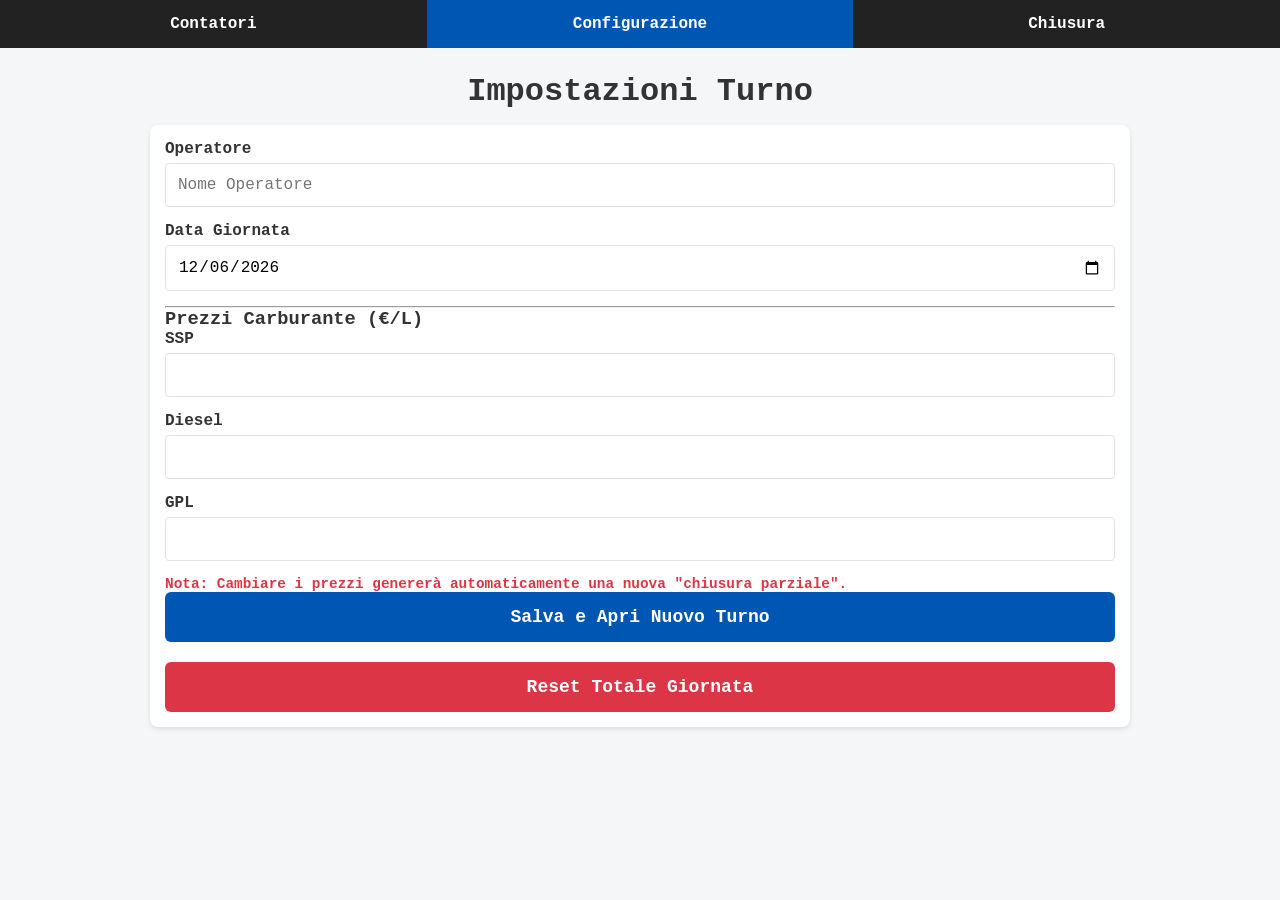
==== config.html @ e2e1b049 "initial commit" ====
<!doctype html>
<html lang="it">
  <head>
    <meta charset="UTF-8" />
    <meta
      name="viewport"
      content="width=device-width, initial-scale=1.0, maximum-scale=1.0, user-scalable=no"
    />
    <title>Configurazione - Gestione Impianto</title>
    <link rel="stylesheet" href="style.css" />
  </head>
  <body id="page-config">
    <nav class="nav-bar no-print">
      <a href="index.html">Contatori</a>
      <a href="config.html" class="active">Configurazione</a>
      <a href="summary.html">Chiusura</a>
    </nav>

    <main class="container">
      <header class="app-header">
        <h1>Impostazioni Turno</h1>
      </header>

      <div class="card">
        <div class="form-group">
          <label>Operatore</label>
          <input type="text" id="input-operator" placeholder="Nome Operatore" />
        </div>
        <div class="form-group">
          <label>Data Giornata</label>
          <input type="date" id="input-date" />
        </div>

        <hr />
        <h3>Prezzi Carburante (€/L)</h3>
        <div class="form-group">
          <label>SSP</label>
          <input type="number" step="0.001" id="input-price-ssp" />
        </div>
        <div class="form-group">
          <label>Diesel</label>
          <input type="number" step="0.001" id="input-price-diesel" />
        </div>
        <div class="form-group">
          <label>GPL</label>
          <input type="number" step="0.001" id="input-price-gpl" />
        </div>

        <p class="warning-text">
          Nota: Cambiare i prezzi genererà automaticamente una nuova "chiusura
          parziale".
        </p>

        <button id="btn-save-config" class="btn btn-primary btn-large">
          Salva e Apri Nuovo Turno
        </button>
        <button
          id="btn-reset-day"
          class="btn btn-danger btn-large"
          style="margin-top: 20px"
        >
          Reset Totale Giornata
        </button>
      </div>
    </main>

    <script src="app.js"></script>
  </body>
</html>
---- style.css ----
:root {
  --bg-color: #f4f6f8;
  --card-bg: #ffffff;
  --primary: #0056b3;
  --secondary: #ffc107;
  --danger: #dc3545;
  --text-main: #333333;
  --border: #dee2e6;
}

* {
  box-sizing: border-box;
  margin: 0;
  padding: 0;
  font-family: "Courier New", Courier, monospace;
}

body {
  background: var(--bg-color);
  color: var(--text-main);
  font-family:
    system-ui,
    -apple-system,
    sans-serif;
  padding-bottom: 20px;
}

/* Navigation */
.nav-bar {
  display: flex;
  background: #222;
  overflow-x: auto;
}
.nav-bar a {
  flex: 1;
  text-align: center;
  padding: 15px;
  color: white;
  text-decoration: none;
  font-weight: bold;
  white-space: nowrap;
}
.nav-bar a.active {
  background: var(--primary);
}

.container {
  max-width: 1000px;
  margin: 0 auto;
  padding: 10px;
}
.app-header {
  text-align: center;
  margin: 15px 0;
}
.card {
  background: var(--card-bg);
  padding: 15px;
  border-radius: 8px;
  box-shadow: 0 2px 5px rgba(0, 0, 0, 0.1);
  margin-bottom: 20px;
}

/* Form Elements */
.form-group {
  margin-bottom: 15px;
}
.form-group label {
  display: block;
  margin-bottom: 5px;
  font-weight: bold;
}
.form-group input {
  width: 100%;
  padding: 12px;
  font-size: 16px;
  border: 1px solid var(--border);
  border-radius: 4px;
}
.warning-text {
  color: var(--danger);
  font-size: 0.9em;
  font-weight: bold;
}

/* Buttons */
.btn {
  display: block;
  width: 100%;
  padding: 15px;
  font-size: 18px;
  font-weight: bold;
  border: none;
  border-radius: 6px;
  cursor: pointer;
  text-align: center;
}
.btn-primary {
  background: var(--primary);
  color: white;
}
.btn-danger {
  background: var(--danger);
  color: white;
}
.btn-secondary {
  background: var(--secondary);
  color: #333;
  padding: 10px;
  font-size: 14px;
  margin-top: 5px;
}

/* Contatori UI */
.group-section {
  background: var(--card-bg);
  border: 2px solid var(--border);
  margin-bottom: 20px;
  border-radius: 8px;
  overflow: hidden;
}
.group-header {
  background: #e9ecef;
  padding: 10px;
  display: flex;
  justify-content: space-between;
  align-items: center;
}
.pump-row {
  border-top: 1px solid var(--border);
  padding: 15px;
}
.pump-title {
  font-weight: bold;
  font-size: 1.2em;
  margin-bottom: 10px;
  display: flex;
  justify-content: space-between;
}

.counters-grid {
  display: flex;
  flex-direction: column;
  gap: 15px;
}
@media (min-width: 768px) {
  .counters-grid {
    flex-direction: row;
  }
}
.counter-box {
  flex: 1;
  background: #f8f9fa;
  padding: 10px;
  border-radius: 6px;
  text-align: center;
}

/* UI a 7 cifre */
.digit-display {
  display: flex;
  justify-content: center;
  gap: 2px;
}
.digit-col {
  display: flex;
  flex-direction: column;
  align-items: center;
  background: #222;
  border-radius: 4px;
  padding: 2px;
}
.digit-btn {
  background: #444;
  color: white;
  border: none;
  width: 30px;
  height: 35px;
  font-size: 20px;
  cursor: pointer;
  border-radius: 2px;
}
.digit-btn:active {
  background: var(--primary);
}
.digit-val {
  color: #0f0;
  font-family: "Courier New", monospace;
  font-size: 24px;
  font-weight: bold;
  padding: 5px 0;
}

/* Receipt / Scontrino */
.receipt {
  background: white;
  padding: 20px;
  font-family: "Courier New", monospace;
  color: black;
  max-width: 400px;
  margin: 0 auto;
  border: 1px dashed #ccc;
}
.receipt-header {
  text-align: center;
  border-bottom: 2px dashed black;
  padding-bottom: 10px;
  margin-bottom: 10px;
}
.receipt-footer {
  border-top: 2px dashed black;
  padding-top: 10px;
  margin-top: 10px;
  font-weight: bold;
}
.closure-block {
  border-bottom: 1px dashed #aaa;
  padding-bottom: 10px;
  margin-bottom: 10px;
}
.receipt-row {
  display: flex;
  justify-content: space-between;
  font-size: 14px;
}

/* Print Ottimizzazione */
@media print {
  body {
    background: white;
  }
  .no-print {
    display: none !important;
  }
  .container {
    width: 100%;
    margin: 0;
    padding: 0;
  }
  .receipt {
    border: none;
    max-width: 100%;
    width: 100%;
    margin: 0;
    padding: 0;
    font-size: 12px;
  }
}
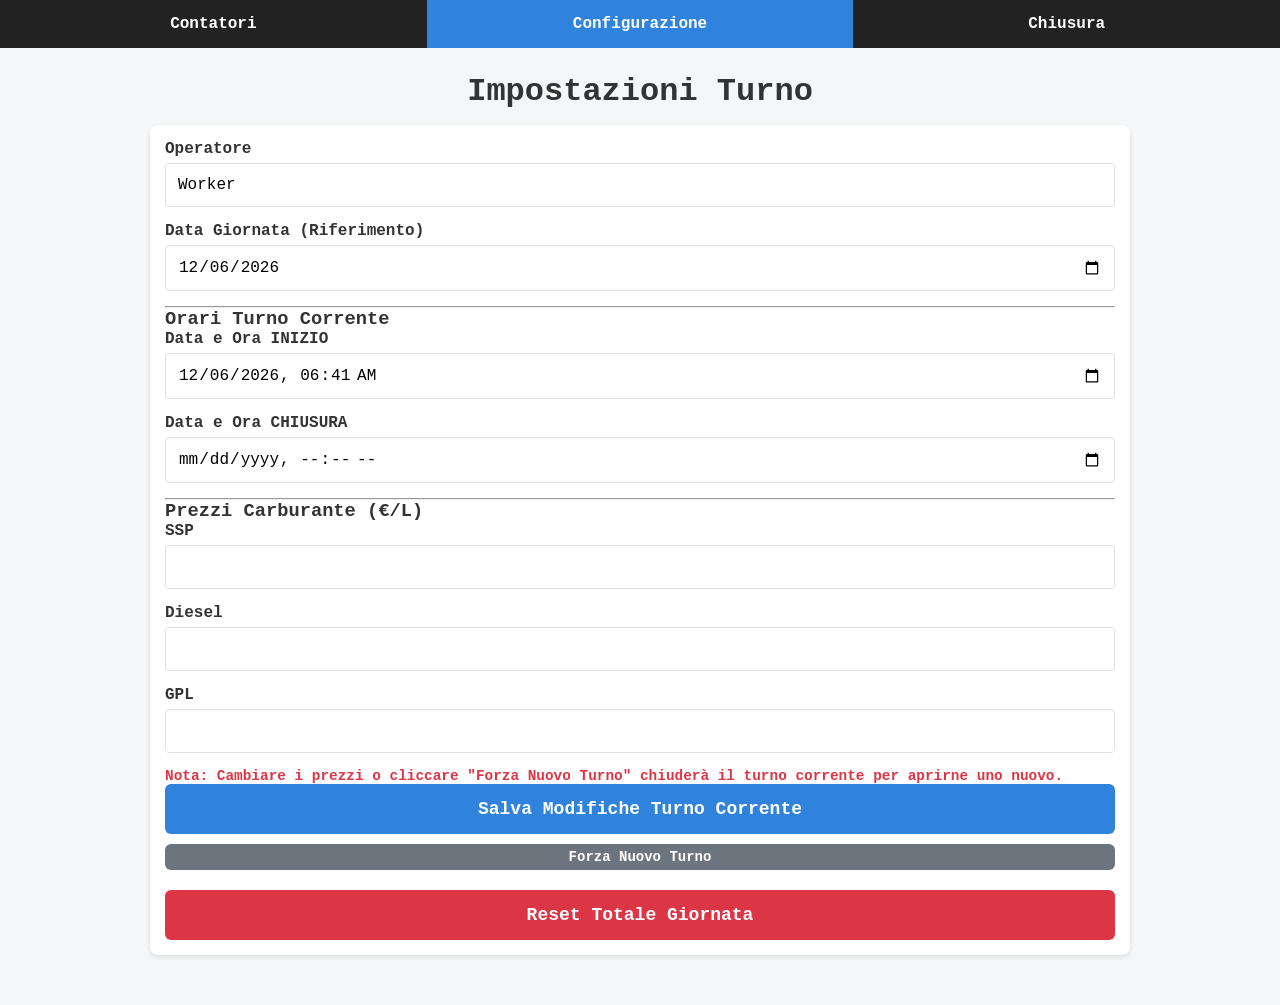
==== commit 0bcc9d7f: "aggiunto orari per il turno e dati di test" ====
--- a/config.html
+++ b/config.html
@@ -27,8 +27,19 @@
           <input type="text" id="input-operator" placeholder="Nome Operatore" />
         </div>
         <div class="form-group">
-          <label>Data Giornata</label>
+          <label>Data Giornata (Riferimento)</label>
           <input type="date" id="input-date" />
+        </div>
+
+        <hr />
+        <h3>Orari Turno Corrente</h3>
+        <div class="form-group">
+          <label>Data e Ora INIZIO</label>
+          <input type="datetime-local" id="input-start-datetime" />
+        </div>
+        <div class="form-group">
+          <label>Data e Ora CHIUSURA</label>
+          <input type="datetime-local" id="input-end-datetime" />
         </div>
 
         <hr />
@@ -47,12 +58,19 @@
         </div>
 
         <p class="warning-text">
-          Nota: Cambiare i prezzi genererà automaticamente una nuova "chiusura
-          parziale".
+          Nota: Cambiare i prezzi o cliccare "Forza Nuovo Turno" chiuderà il
+          turno corrente per aprirne uno nuovo.
         </p>
 
         <button id="btn-save-config" class="btn btn-primary btn-large">
-          Salva e Apri Nuovo Turno
+          Salva Modifiche Turno Corrente
+        </button>
+        <button
+          id="btn-force-new"
+          class="btn btn-secondary btn-large"
+          style="margin-top: 10px; background-color: #6c757d; color: white"
+        >
+          Forza Nuovo Turno
         </button>
         <button
           id="btn-reset-day"
--- a/style.css
+++ b/style.css
@@ -1,8 +1,9 @@
 :root {
   --bg-color: #f4f6f8;
   --card-bg: #ffffff;
-  --primary: #0056b3;
-  --secondary: #ffc107;
+  --primary: #3083dc;
+  --secondary: #2ebfa5;
+  --info: #4e4187;
   --danger: #dc3545;
   --text-main: #333333;
   --border: #dee2e6;
@@ -104,13 +105,29 @@
   color: white;
 }
 .btn-secondary {
-  background: var(--secondary);
   color: #333;
-  padding: 10px;
+  padding: 5px;
   font-size: 14px;
   margin-top: 5px;
 }
 
+.bg-secondary {
+  background: var(--secondary);
+}
+.bg-info {
+  background: var(--info);
+}
+
+.no-bg {
+  background: transparent;
+}
+
+.b1 {
+  border: 1px solid;
+}
+.txt-white {
+  color: white;
+}
 /* Contatori UI */
 .group-section {
   background: var(--card-bg);
@@ -120,7 +137,7 @@
   overflow: hidden;
 }
 .group-header {
-  background: #e9ecef;
+  background: var(--primary);
   padding: 10px;
   display: flex;
   justify-content: space-between;
@@ -160,7 +177,7 @@
 .digit-display {
   display: flex;
   justify-content: center;
-  gap: 2px;
+  gap: 5px;
 }
 .digit-col {
   display: flex;
@@ -174,8 +191,8 @@
   background: #444;
   color: white;
   border: none;
-  width: 30px;
-  height: 35px;
+  width: 45px;
+  height: 45px;
   font-size: 20px;
   cursor: pointer;
   border-radius: 2px;
@@ -207,6 +224,10 @@
   padding-bottom: 10px;
   margin-bottom: 10px;
 }
+.receipt-header p {
+  text-align: left;
+  display: none;
+}
 .receipt-footer {
   border-top: 2px dashed black;
   padding-top: 10px;
